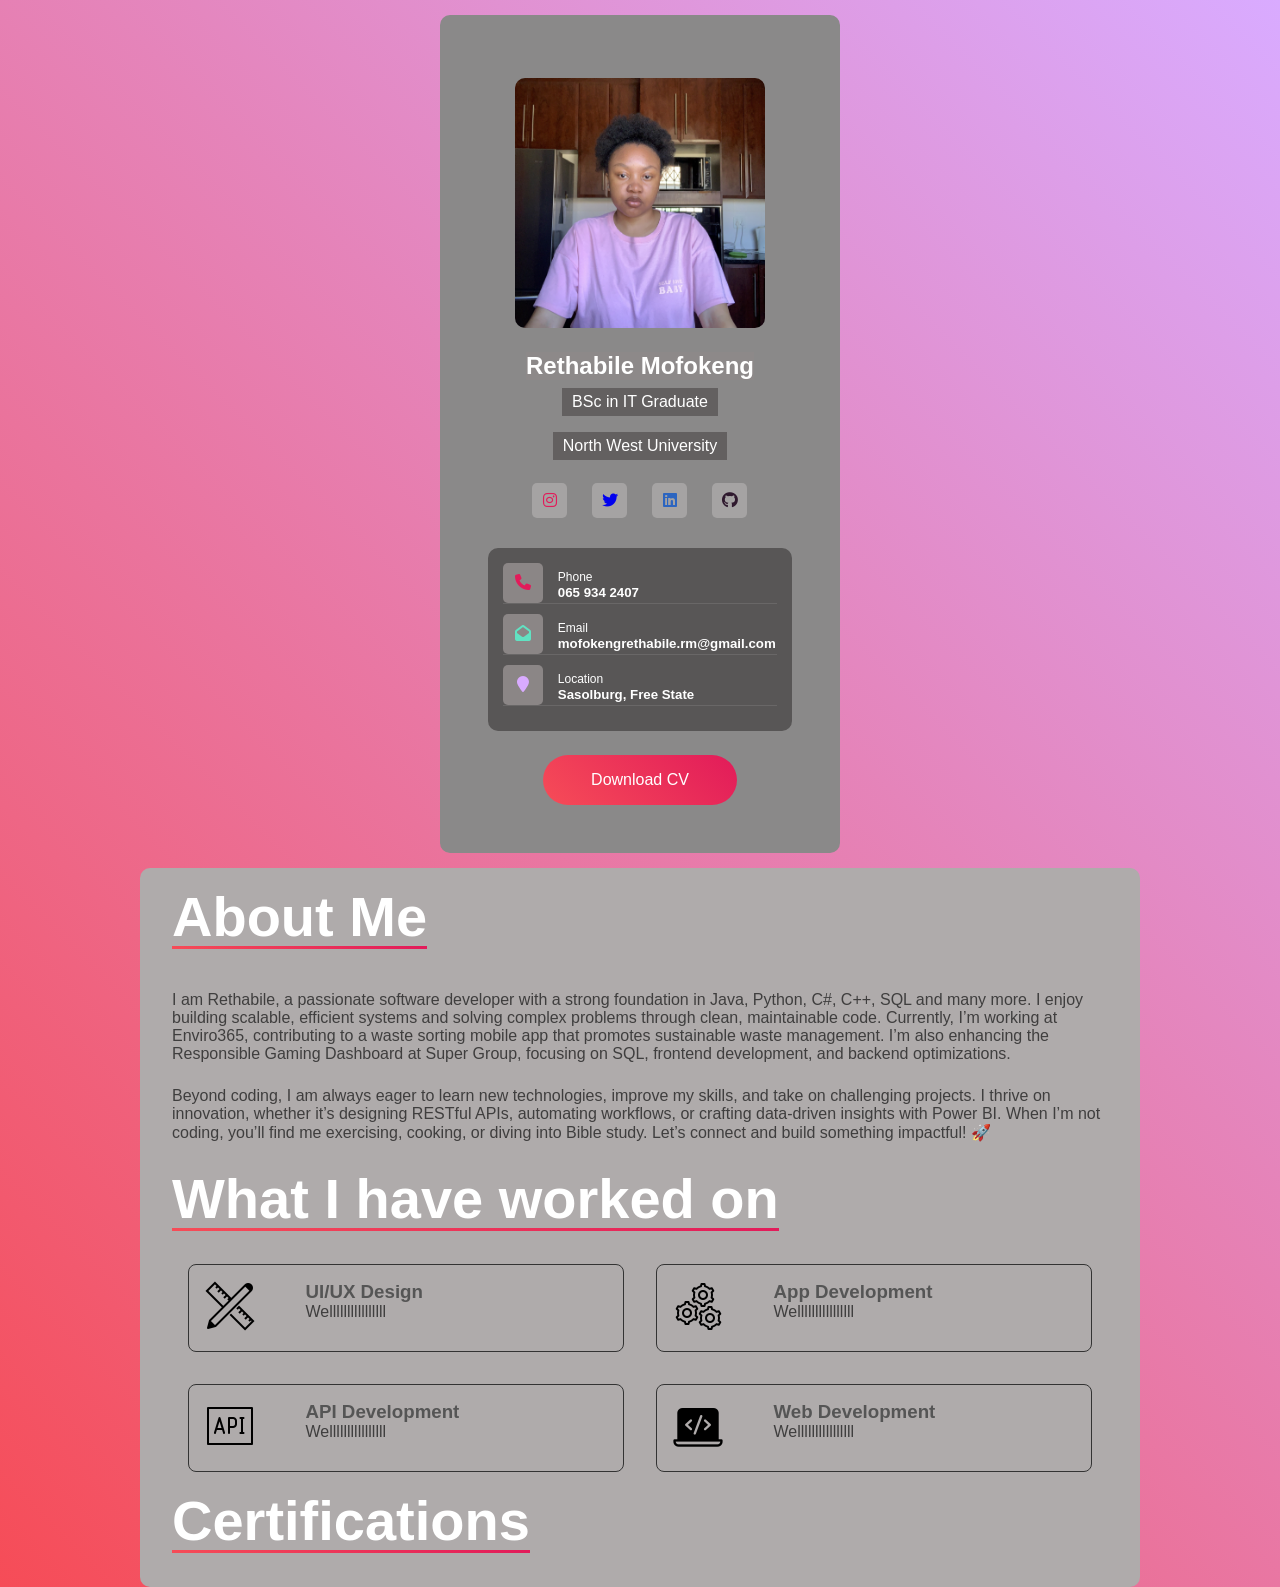
==== index.html @ 33c8b0ef "init" ====
<!DOCTYPE html>
<html>
  <head>
    <meta charset="UTf-8" />
    <meta name="viewport" content="width=device-width, initial-scale=1.0" />
    <title>Personal Portfolio</title>
    <link rel="stylesheet" href="https://cdnjs.cloudflare.com/ajax/libs/font-awesome/6.5.1/css/all.min.css" />
    <link rel="stylesheet" href="style.css" />
  </head>
  <body>
    <div class="container">
      <div class="portfolio-card">
        <div class="profile-card">
          <div class="profile-pic">
            <img src="images/image0.jpeg" alt="profile picture">
          </div>
          <div class="profile-details">
            <div class="intro">
              <h2>Rethabile Mofokeng</h2>
              <h4>BSc in IT Graduate</h4>
              <h4>North West University</h4>
              <div class="social">
                <div class="first">
                    <a href="https://instagram.com/__retha/" target="_blank">
                      <i class="fab fa-instagram"></i>
                    </a>
                    <span class="tooltip">Instagram</span>
                </div>
                <div class="second">
                    <a href="https://x.com/__retha_m/" target="_blank">
                      <i class="fab fa-twitter"></i>
                    </a>
                    <span class="tooltip">Twitter</span>
                </div>
                <div class="third">
                    <a href="https://linkedin.com/in/rethabile-mofokeng-b97956281" target="_blank">
                      <i class="fab fa-linkedin"></i>
                    </a>
                    <span class="tooltip">LinkedIn</span>
                </div>
                <div class="fourth">
                    <a href="https://github.com/Rethabile296" target="_blank">
                      <i class="fab fa-github"></i>
                    </a>
                    <span class="tooltip">GitHub</span>
                </div>
              </div>
            </div>
            <div class="contact-info">
              <div class="row">
                <div class="icon">
                  <a href="tel:+27659342407">
                    <i class="fa fa-phone first-icon"></i>
                  </a>
                </div>
                <div class="content">
                  <span>Phone</span>
                  <h5> 065 934 2407</a></h5>
                </div>
              </div>

              <div class="row">
                <div class="icon">
                  <a href="mailto: mofokengrethabile.rm@gmail.com">
                    <i class="fa fa-envelope-open second-icon"></i>
                  </a>
                </div>
                <div class="content">
                  <span>Email</span>
                  <h5>mofokengrethabile.rm@gmail.com</a></h5>
                </div>
              </div>

              <div class="row">
                <div class="icon">
                  <a href="https://www.google.com/maps/search/?api=1&query=Sasolburg,Free+State" target="_blank">
                    <i class="fa fa-map-marker third-icon"></i>
                  </a>
                </div>
                <div class="content">
                  <span>Location</span>
                  <h5>
                    Sasolburg, Free State
                    </a>
                  </h5>
                </div>
              </div>

            </div>
            <a href="CV/Resume.pdf" download="Resume.pdf">
              <button class="download-btn">Download CV</button>
            </a>
          </div>
        </div>
      </div>

      <div class="about">
        <h1>About Me</h1>
        <p>I am Rethabile, a passionate software developer with a strong foundation in Java, Python, C#, C++, SQL and many more. I enjoy building scalable, efficient systems and solving complex problems through clean, maintainable code. Currently, I’m working at Enviro365, contributing to a waste sorting mobile app that promotes sustainable waste management. I’m also enhancing the Responsible Gaming Dashboard at Super Group, focusing on SQL, frontend development, and backend optimizations.</p>
        <p>Beyond coding, I am always eager to learn new technologies, improve my skills, and take on challenging projects. I thrive on innovation, whether it’s designing RESTful APIs, automating workflows, or crafting data-driven insights with Power BI. When I’m not coding, you’ll find me exercising, cooking, or diving into Bible study. Let’s connect and build something impactful! 🚀</p>
        <h1>What I have worked on</h1>
        <div class="work">

          <div class="workbox">
            <div class="icon">
              <img src="images/ui-ux.png">
            </div>
            <div class="desc">
              <h3>UI/UX Design</h3>
              <p>Wellllllllllllllll</p>
            </div>
          </div>

          <div class="workbox">
            <div class="icon">
              <img src="images/app-dev.png">
            </div>
            <div class="desc">
              <h3>App Development</h3>
              <p>Wellllllllllllllll</p>
            </div>
          </div>

          <div class="workbox">
            <div class="icon">
              <img src="images/api.png">
            </div>
            <div class="desc">
              <h3>API Development</h3>
              <p>Wellllllllllllllll</p>
            </div>
          </div>  

          <div class="workbox">
            <div class="icon">
            <img src="images/web-dev.png">
            </div>
            <div class="desc">
              <h3>Web Development</h3>
              <p>Wellllllllllllllll</p>
            </div>
          </div>
        </div>
        <h1>Certifications</h1>
      </div>
    </div>
  </body>
</html>
---- style.css ----
@import url("https://fonts.googleapis.com/css2?family=Poppins:wght@100;200;300;400;500;600;700;800;900&display=swap");

* {
  margin: 0;
  padding: 0;
  bottom: 0;
  box-sizing: border-box;
  font-family: Popping, sans-serif;
}

:root {
  --purple:#2f192e;
  --purple-light:#30192d;
  --dark-blue:#012677;
  --blue:#2c65c0;
  --light-blue:#005bc5;
  --dark-pink:#f64c57;
  --dark-magenta:#e21b5a;
  --light-green:#61e2c2;
  --light-purple:#d9abff;
}

body {
  background: linear-gradient(45deg, var(--dark-pink), var(--light-purple));
}

.profile-pic img {
  width: 250px;
  height: 250px;
  border-radius: 10px;
}

.first i {
  color: var(--dark-magenta);
}
.second i {
  color: var(--sky-blue);
}
.third i {
 color: var(--blue);
}
.fourth i {
  color: var(--purple);
}

.social {
  display: flex;
  gap: 15px;
}

.first, .second, .third, .fourth {
  position: relative;
  display: inline-block;
}

.tooltip {
  opacity: 0; 
  position: absolute;
  background-color: gray;
  color: white;
  padding: 4px 8px;
  border-radius: 2px;
  font-size: 12px;
  bottom: -30px;
  left: 50%;
  transform: translateX(-50%);
  transition: opacity 0.2s ease-in-out;
  white-space: nowrap;
  z-index: 1000;
  pointer-events: none;
}

.first:hover .tooltip,
.second:hover .tooltip,
.third:hover .tooltip,
.fourth:hover .tooltip {
  opacity: 1;
}


.first-icon {
  color: var(--dark-magenta);
}
.second-icon {
  color: var(--light-green);
}
.third-icon {
  color: var(--light-purple);
}

.content span,
.content h5,
.content h5 a {
  color: white;
  text-decoration: none;
  transition: color 0.3s ease-in-out;
}

.container{
  display: flex;
  justify-content: space-around;
  align-items: center;
  min-height: 100%;
  width: 100%;
  flex-wrap: wrap;
  position: relative;
}

.profile-card {
  background: #8a8989;
  width: 400px;
  padding: 3rem;
  border-radius: 10px;
  min-height: 400px;
  position: relative;
  color: white;
  margin: 15px;
  display: flex;
  align-items: center;
  justify-content: space-between;
  flex-direction: column;
}

.profile-card .profile-pic {
  margin-top: 15px;
  overflow: hidden;
}

.profile-card .profile-details {
  display: flex;
  flex-direction: column;
  justify-content: flex-start;
  align-items: center;
  width: 100%;
}

.profile-details .intro {
  display: flex;
  justify-content: center;
  align-items: center;
  flex-direction: column;
}

.intro h2 {
  margin-top: 20px;
  background: rgb(141, 137, 137);
}

.intro h4 {
  background: #636060;
  font-weight: 400;
  border: 4px;
  padding: 5px 10px;
  margin: 8px;
}

.intro .social {
  margin-top: 10px;
  margin-bottom: 25px;
}

.intro .social i {
  background-color: #a5a3a3;
  font-size: 16px;
  margin: 5px;
  height: 35px;
  width: 35px;
  line-height: 35px;
  text-align: center;
  border-radius: 5px;
  transition: 0.4s;
}

.intro .social i:hover {
  transform: scale(1.2);
  border: 1px solid rgba(255, 255, 255, 0.3);
}

.contact-info {
  background-color: #585656;
  padding: 15px;
  border-radius: 10px;
  width: 100%;
}

.contact-info .row {
  display: flex;
  justify-content: space-between;
  align-items: center;
  border-bottom: 1px solid rgba(173, 172, 172, 0.2);
  margin-bottom: 10px;
}

.contact-info .row .icon {
  height: 40px;
  width: 40px;
  line-height: 40px;
  border-radius: 5px;
  background-color: #8b8686;
  text-align: center;
  transition: 0.5s;
  cursor: pointer;
}

.row .icon:hover {
  transform: scale(1.5);
  border: 1px solid rgba(255, 255, 255, 0.1);
}

.row .content {
  min-width: 80%;
}

.row .content span {
  font-size: 12px;
}

.download-btn {
  background: linear-gradient(45deg, #f64c57, #e21b5a );
  color: white;
  padding: 1rem 3rem;
  border-radius: 30px;
  border: none;
  margin-top: 1.5rem;
  font-size: 16px;
  font-weight: 500;
  cursor: pointer;
  transition: 0.3s;
}

.download-btn:hover {
  transform: scale(1.1);
}

.about {
  background-color: rgb(175, 171, 171);
  max-width: 1000px;
  padding: 1rem 2rem;
  border-radius: 10px;
}

.about h1{
  color: white;
  margin-bottom: 1.1rem;
  position: relative;
  display: inline-block;
  font-size: 3.5rem;
}

.about h1::before {
  position: absolute;
  content: '';
  bottom: 0;
  left: 0;
  width: 100%;
  height: 3px;
  background: linear-gradient(45deg, #f64c57, #e21b5a);
}

.about h2 {
  color: white;
  font-size: 2rem;
  margin: 1.5rem 0;
}

.about p {
  color: rgb(63, 62, 62);
  margin: 1.5rem 0;
}

.about .work {
  display: grid;
  grid-template-columns: 1fr 1fr;
  grid-template-rows: auto;
}

.about .workbox {
  display: flex;
  justify-content: space-between;
  border-radius: 8px;
  border: 1px solid #333;
  padding: 1rem;
  margin: 1rem;
}

.work .workbox {
  display: flex;
  justify-content: space-between;
  border-radius: 8px;
  border: 1px solid #333;
  padding: 1rem;
  margin: 1rem;
}

.work .workbox .desc {
  width: 75%;
  color: #555;
}

.work .workbox .h3 {
  color: white;
  margin-bottom: 3px;
}

.workbox .desc p {
  margin: 0;
}

@media screen and (max-width:768px) {
  .about {
    width: 100%;
    max-width: 400px;
    padding: 1rem;
    margin: 1rem;
  }

  .about h1 {
    font-size: 2.2rem;
  }

  .about .work {
    grid-template-columns: repeat(1,1fr);
    grid-template-rows: repeat(4, auto);
  }

  .tooltip {
    display: none;
  }
   
}
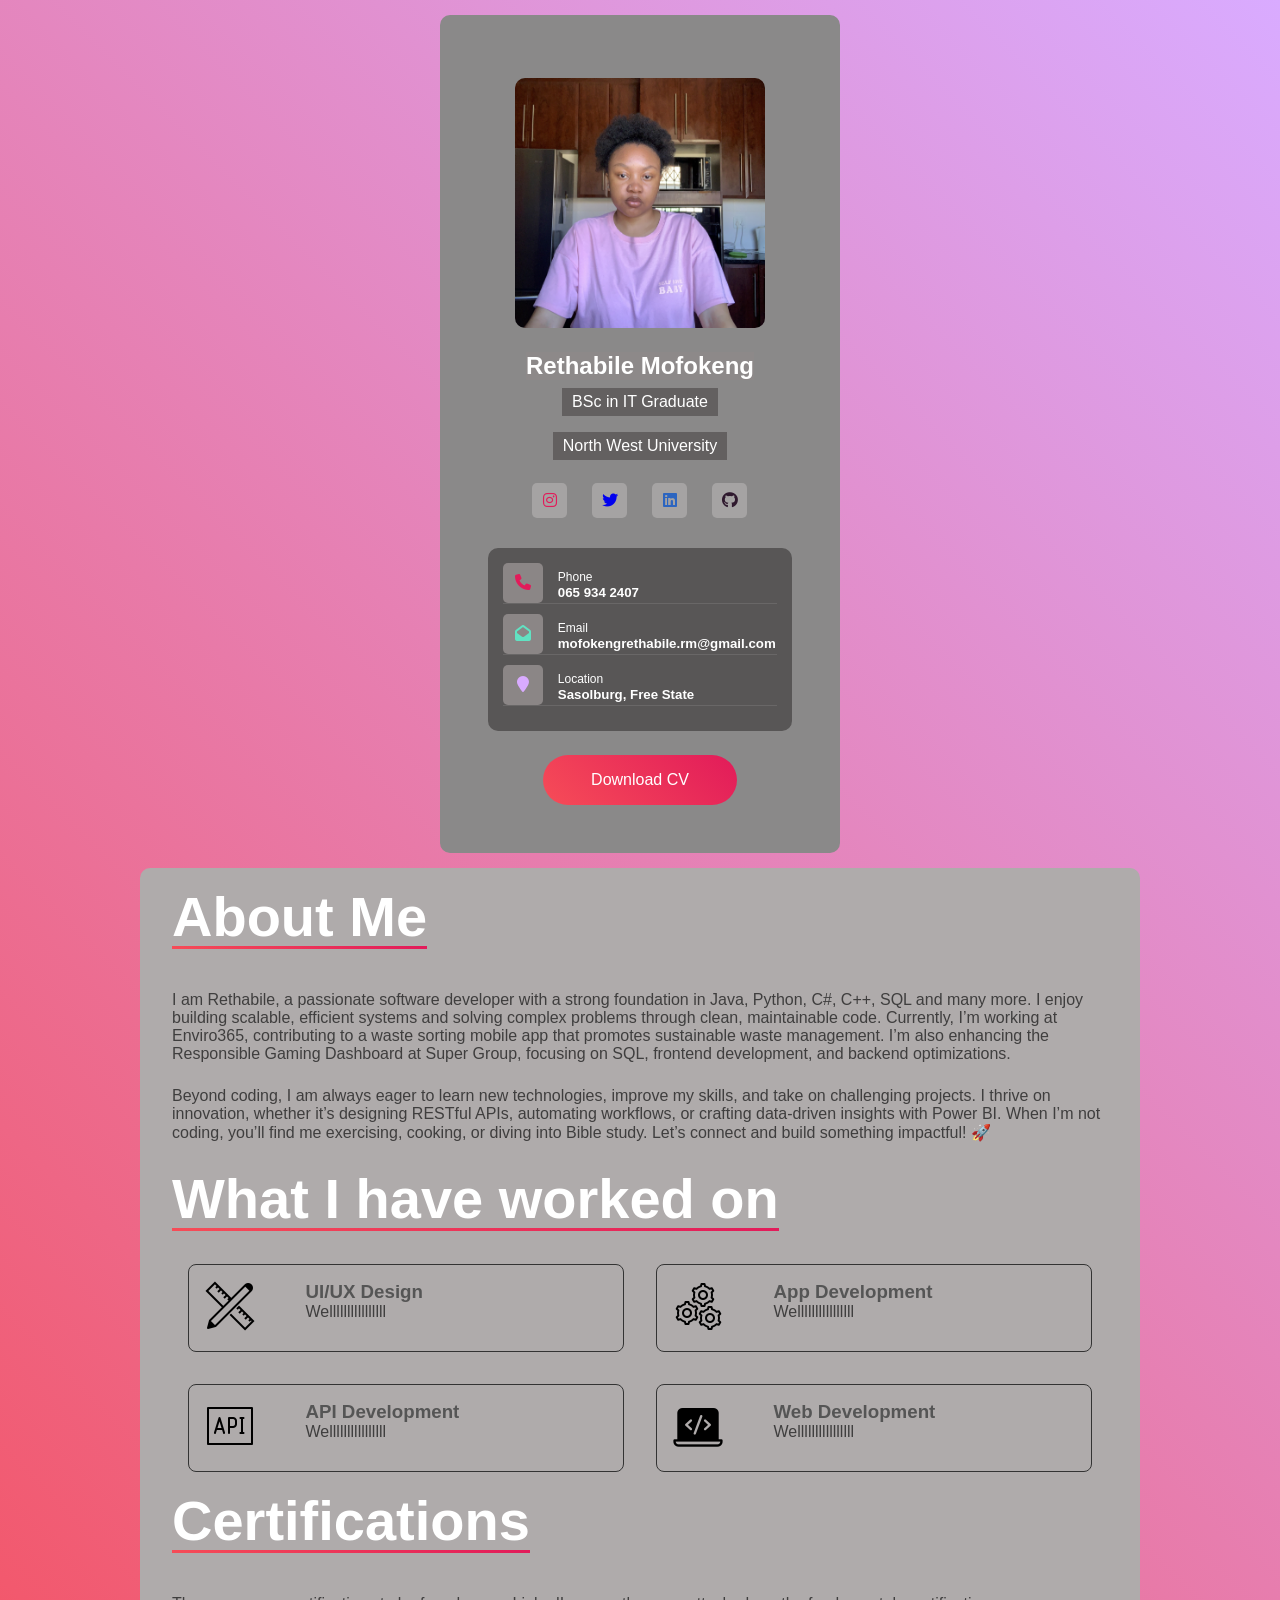
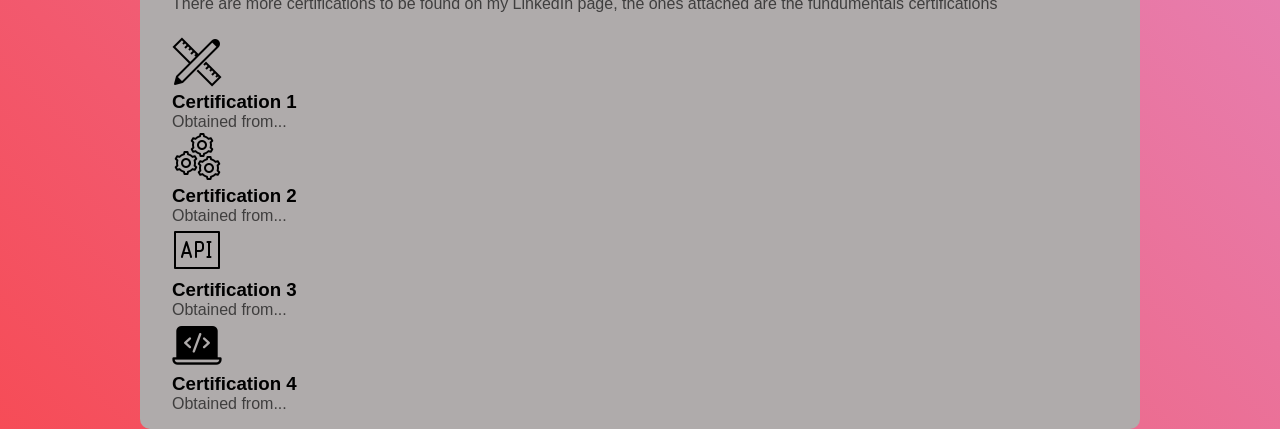
==== commit 5a4fbabc: "certificationupdated" ====
--- a/index.html
+++ b/index.html
@@ -98,9 +98,10 @@
         <h1>About Me</h1>
         <p>I am Rethabile, a passionate software developer with a strong foundation in Java, Python, C#, C++, SQL and many more. I enjoy building scalable, efficient systems and solving complex problems through clean, maintainable code. Currently, I’m working at Enviro365, contributing to a waste sorting mobile app that promotes sustainable waste management. I’m also enhancing the Responsible Gaming Dashboard at Super Group, focusing on SQL, frontend development, and backend optimizations.</p>
         <p>Beyond coding, I am always eager to learn new technologies, improve my skills, and take on challenging projects. I thrive on innovation, whether it’s designing RESTful APIs, automating workflows, or crafting data-driven insights with Power BI. When I’m not coding, you’ll find me exercising, cooking, or diving into Bible study. Let’s connect and build something impactful! 🚀</p>
+        
         <h1>What I have worked on</h1>
+        
         <div class="work">
-
           <div class="workbox">
             <div class="icon">
               <img src="images/ui-ux.png">
@@ -141,7 +142,51 @@
             </div>
           </div>
         </div>
-        <h1>Certifications</h1>
+
+        <div class="certficates">
+          <h1>Certifications</h1>
+          <p>There are more certifications to be found on my LinkedIn page, the ones attached are the fundumentals certifications</p>
+          <div class="certbox">
+            <div class="icon">
+              <img src="images/ui-ux.png">
+            </div>
+            <div class="desc">
+              <h3>Certification 1</h3>
+              <p>Obtained from...</p>
+            </div>
+          </div>
+
+          <div class="certbox">
+            <div class="icon">
+              <img src="images/app-dev.png">
+            </div>
+            <div class="desc">
+              <h3>Certification 2</h3>
+              <p>Obtained from...</p>
+            </div>
+          </div>
+
+          <div class="certbox">
+            <div class="icon">
+              <img src="images/api.png">
+            </div>
+            <div class="desc">
+              <h3>Certification 3</h3>
+              <p>Obtained from...</p>
+            </div>
+          </div>  
+
+          <div class="certbox">
+            <div class="icon">
+            <img src="images/web-dev.png">
+            </div>
+            <div class="desc">
+              <h3>Certification 4</h3>
+              <p>Obtained from...</p>
+            </div>
+          </div>
+          </div>
+
       </div>
     </div>
   </body>
--- a/style.css
+++ b/style.css
@@ -274,7 +274,7 @@
   grid-template-rows: auto;
 }
 
-.about .workbox {
+.about .workbox .certbox{
   display: flex;
   justify-content: space-between;
   border-radius: 8px;
@@ -305,6 +305,46 @@
 .workbox .desc p {
   margin: 0;
 }
+
+.about .certificates {
+  display: grid;
+  grid-template-columns: 1fr 1fr;
+  grid-template-rows: auto;
+}
+
+
+.certificates .workbox {
+  display: flex;
+  justify-content: space-between;
+  border-radius: 8px;
+  border: 1px solid #333;
+  padding: 1rem;
+  margin: 1rem;
+}
+
+.certificates .certbox {
+  display: flex;
+  justify-content: space-between;
+  border-radius: 8px;
+  border: 1px solid #333;
+  padding: 1rem;
+  margin: 1rem;
+}
+
+.certificates .certbox .desc {
+  width: 75%;
+  color: #555;
+}
+
+.certificates .certbox .h3 {
+  color: white;
+  margin-bottom: 3px;
+}
+
+.certbox .desc p {
+  margin: 0;
+}
+
 
 @media screen and (max-width:768px) {
   .about {
@@ -318,7 +358,7 @@
     font-size: 2.2rem;
   }
 
-  .about .work {
+  .about .work .certificates{
     grid-template-columns: repeat(1,1fr);
     grid-template-rows: repeat(4, auto);
   }
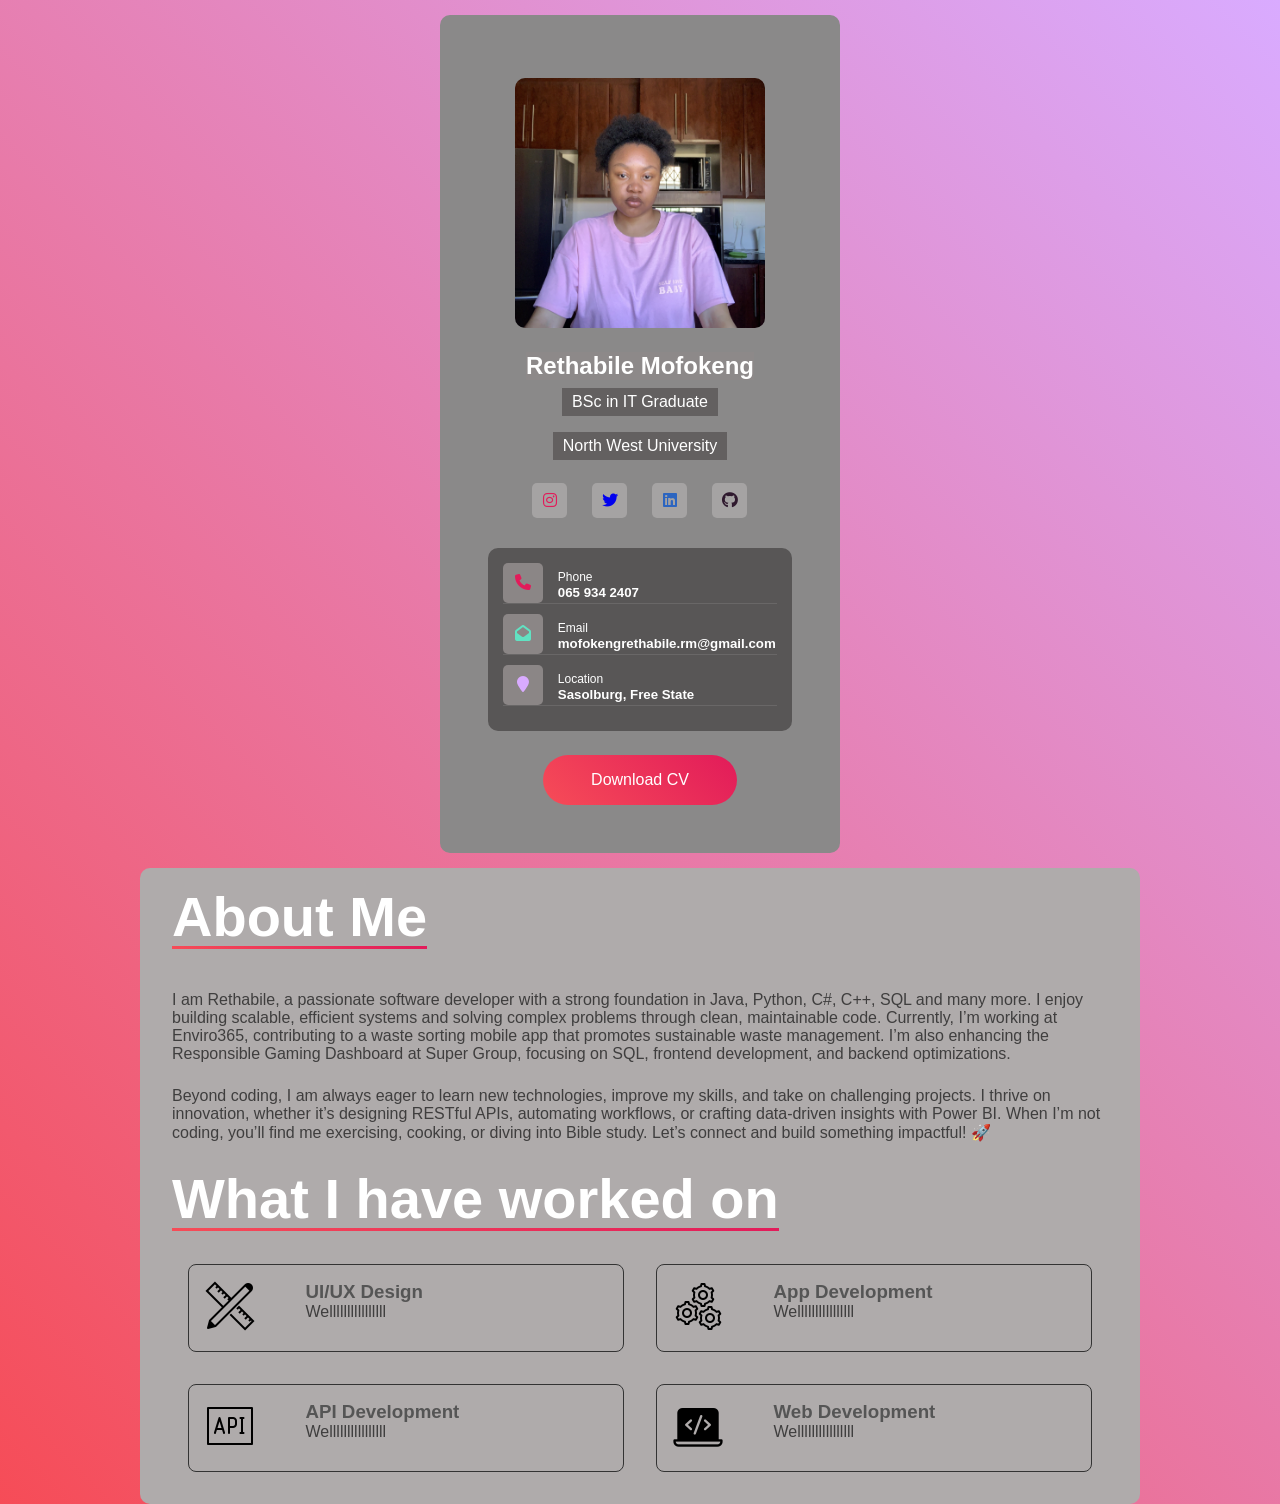
==== commit 57c5089f: "removed certification tab" ====
--- a/index.html
+++ b/index.html
@@ -100,7 +100,7 @@
         <p>Beyond coding, I am always eager to learn new technologies, improve my skills, and take on challenging projects. I thrive on innovation, whether it’s designing RESTful APIs, automating workflows, or crafting data-driven insights with Power BI. When I’m not coding, you’ll find me exercising, cooking, or diving into Bible study. Let’s connect and build something impactful! 🚀</p>
         
         <h1>What I have worked on</h1>
-        
+
         <div class="work">
           <div class="workbox">
             <div class="icon">
@@ -142,51 +142,6 @@
             </div>
           </div>
         </div>
-
-        <div class="certficates">
-          <h1>Certifications</h1>
-          <p>There are more certifications to be found on my LinkedIn page, the ones attached are the fundumentals certifications</p>
-          <div class="certbox">
-            <div class="icon">
-              <img src="images/ui-ux.png">
-            </div>
-            <div class="desc">
-              <h3>Certification 1</h3>
-              <p>Obtained from...</p>
-            </div>
-          </div>
-
-          <div class="certbox">
-            <div class="icon">
-              <img src="images/app-dev.png">
-            </div>
-            <div class="desc">
-              <h3>Certification 2</h3>
-              <p>Obtained from...</p>
-            </div>
-          </div>
-
-          <div class="certbox">
-            <div class="icon">
-              <img src="images/api.png">
-            </div>
-            <div class="desc">
-              <h3>Certification 3</h3>
-              <p>Obtained from...</p>
-            </div>
-          </div>  
-
-          <div class="certbox">
-            <div class="icon">
-            <img src="images/web-dev.png">
-            </div>
-            <div class="desc">
-              <h3>Certification 4</h3>
-              <p>Obtained from...</p>
-            </div>
-          </div>
-          </div>
-
       </div>
     </div>
   </body>
--- a/style.css
+++ b/style.css
@@ -274,7 +274,7 @@
   grid-template-rows: auto;
 }
 
-.about .workbox .certbox{
+.about .workbox{
   display: flex;
   justify-content: space-between;
   border-radius: 8px;
@@ -306,47 +306,7 @@
   margin: 0;
 }
 
-.about .certificates {
-  display: grid;
-  grid-template-columns: 1fr 1fr;
-  grid-template-rows: auto;
-}
-
-
-.certificates .workbox {
-  display: flex;
-  justify-content: space-between;
-  border-radius: 8px;
-  border: 1px solid #333;
-  padding: 1rem;
-  margin: 1rem;
-}
-
-.certificates .certbox {
-  display: flex;
-  justify-content: space-between;
-  border-radius: 8px;
-  border: 1px solid #333;
-  padding: 1rem;
-  margin: 1rem;
-}
-
-.certificates .certbox .desc {
-  width: 75%;
-  color: #555;
-}
-
-.certificates .certbox .h3 {
-  color: white;
-  margin-bottom: 3px;
-}
-
-.certbox .desc p {
-  margin: 0;
-}
-
-
-@media screen and (max-width:768px) {
+@media screen and (max-width:750px) {
   .about {
     width: 100%;
     max-width: 400px;
@@ -358,7 +318,7 @@
     font-size: 2.2rem;
   }
 
-  .about .work .certificates{
+  .about .work{
     grid-template-columns: repeat(1,1fr);
     grid-template-rows: repeat(4, auto);
   }
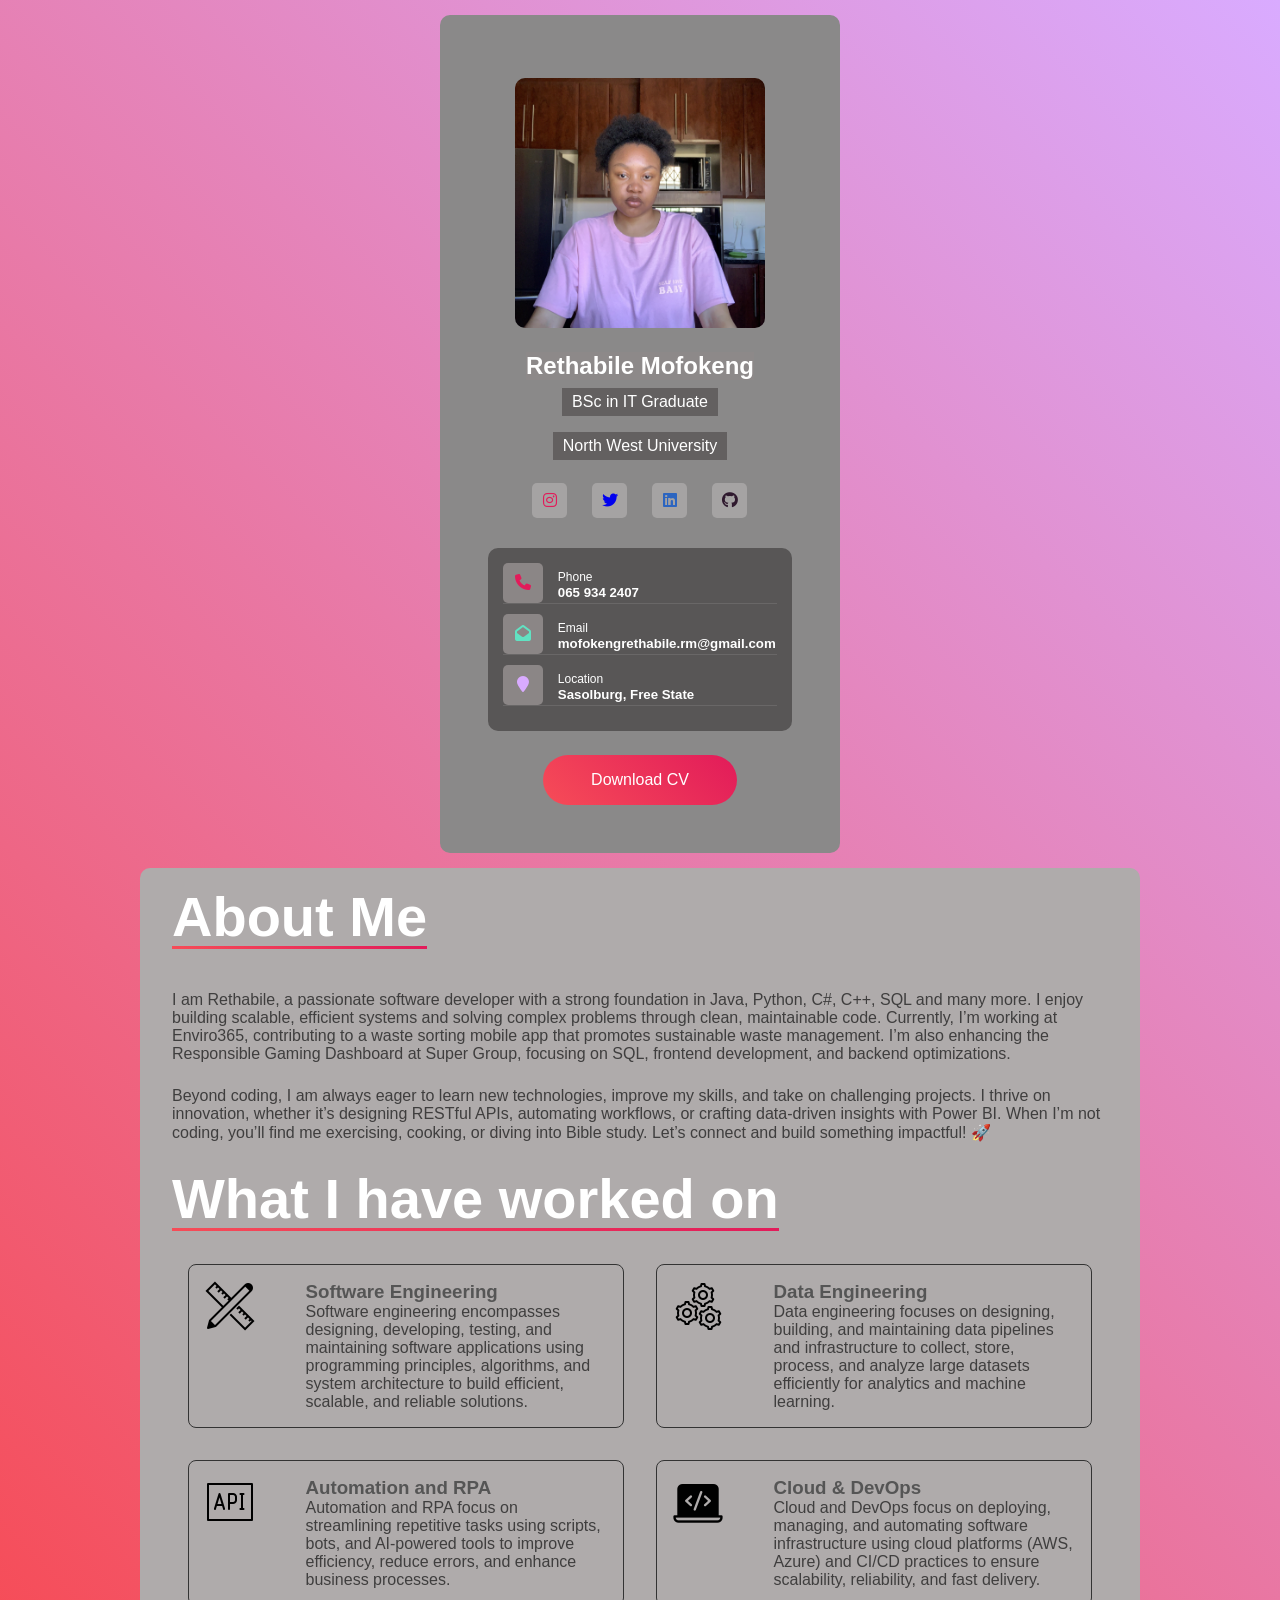
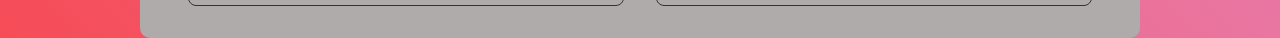
==== commit 2458d3ff: "experience" ====
--- a/index.html
+++ b/index.html
@@ -107,8 +107,8 @@
               <img src="images/ui-ux.png">
             </div>
             <div class="desc">
-              <h3>UI/UX Design</h3>
-              <p>Wellllllllllllllll</p>
+              <h3>Software Engineering</h3>
+              <p>Software engineering encompasses designing, developing, testing, and maintaining software applications using programming principles, algorithms, and system architecture to build efficient, scalable, and reliable solutions.</p>
             </div>
           </div>
 
@@ -117,8 +117,8 @@
               <img src="images/app-dev.png">
             </div>
             <div class="desc">
-              <h3>App Development</h3>
-              <p>Wellllllllllllllll</p>
+              <h3>Data Engineering</h3>
+              <p>Data engineering focuses on designing, building, and maintaining data pipelines and infrastructure to collect, store, process, and analyze large datasets efficiently for analytics and machine learning.</p>
             </div>
           </div>
 
@@ -127,8 +127,8 @@
               <img src="images/api.png">
             </div>
             <div class="desc">
-              <h3>API Development</h3>
-              <p>Wellllllllllllllll</p>
+              <h3>Automation and RPA</h3>
+              <p>Automation and RPA focus on streamlining repetitive tasks using scripts, bots, and AI-powered tools to improve efficiency, reduce errors, and enhance business processes.</p>
             </div>
           </div>  
 
@@ -137,12 +137,15 @@
             <img src="images/web-dev.png">
             </div>
             <div class="desc">
-              <h3>Web Development</h3>
-              <p>Wellllllllllllllll</p>
+              <h3>Cloud & DevOps</h3>
+              <p>Cloud and DevOps focus on deploying, managing, and automating software infrastructure using cloud platforms (AWS, Azure) and CI/CD practices to ensure scalability, reliability, and fast delivery.</p>
             </div>
           </div>
+
         </div>
+
       </div>
+
     </div>
   </body>
 </html>
--- a/style.css
+++ b/style.css
@@ -306,7 +306,7 @@
   margin: 0;
 }
 
-@media screen and (max-width:750px) {
+@media screen and (max-width:768px) {
   .about {
     width: 100%;
     max-width: 400px;
